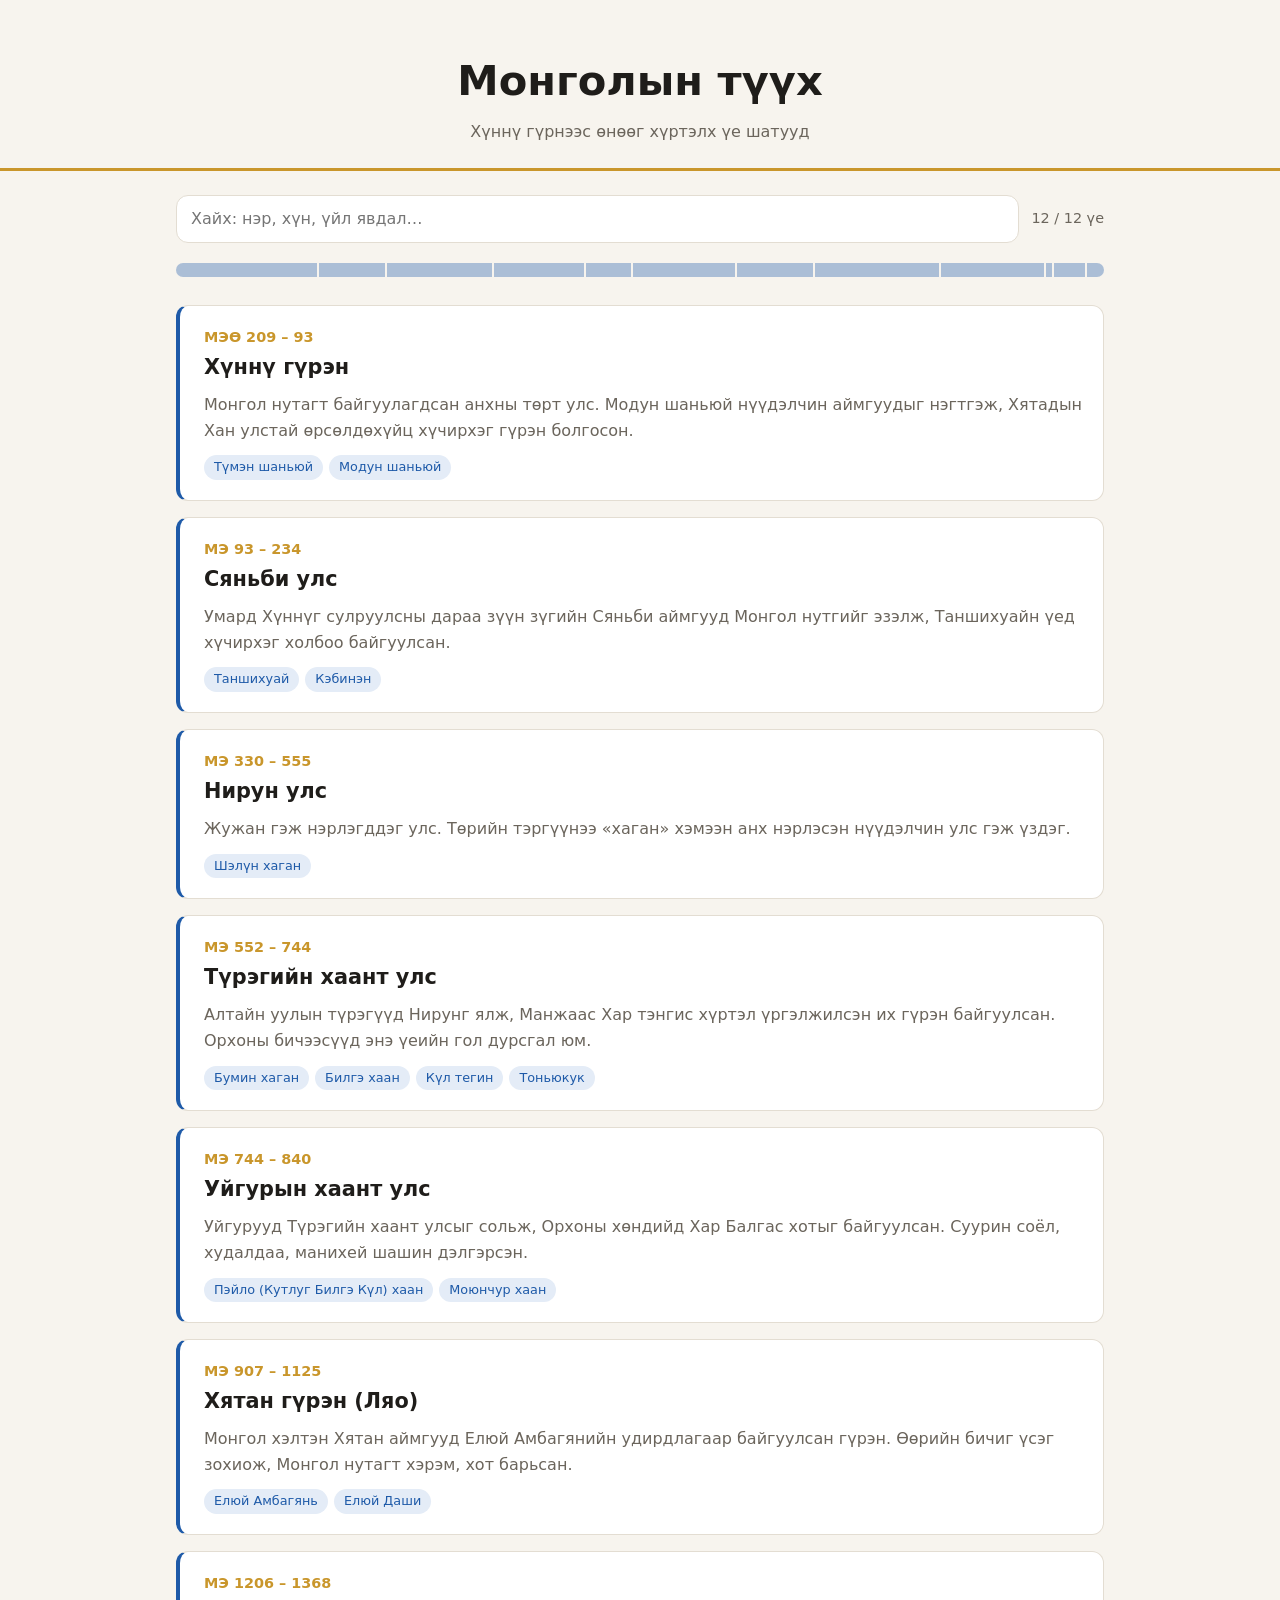
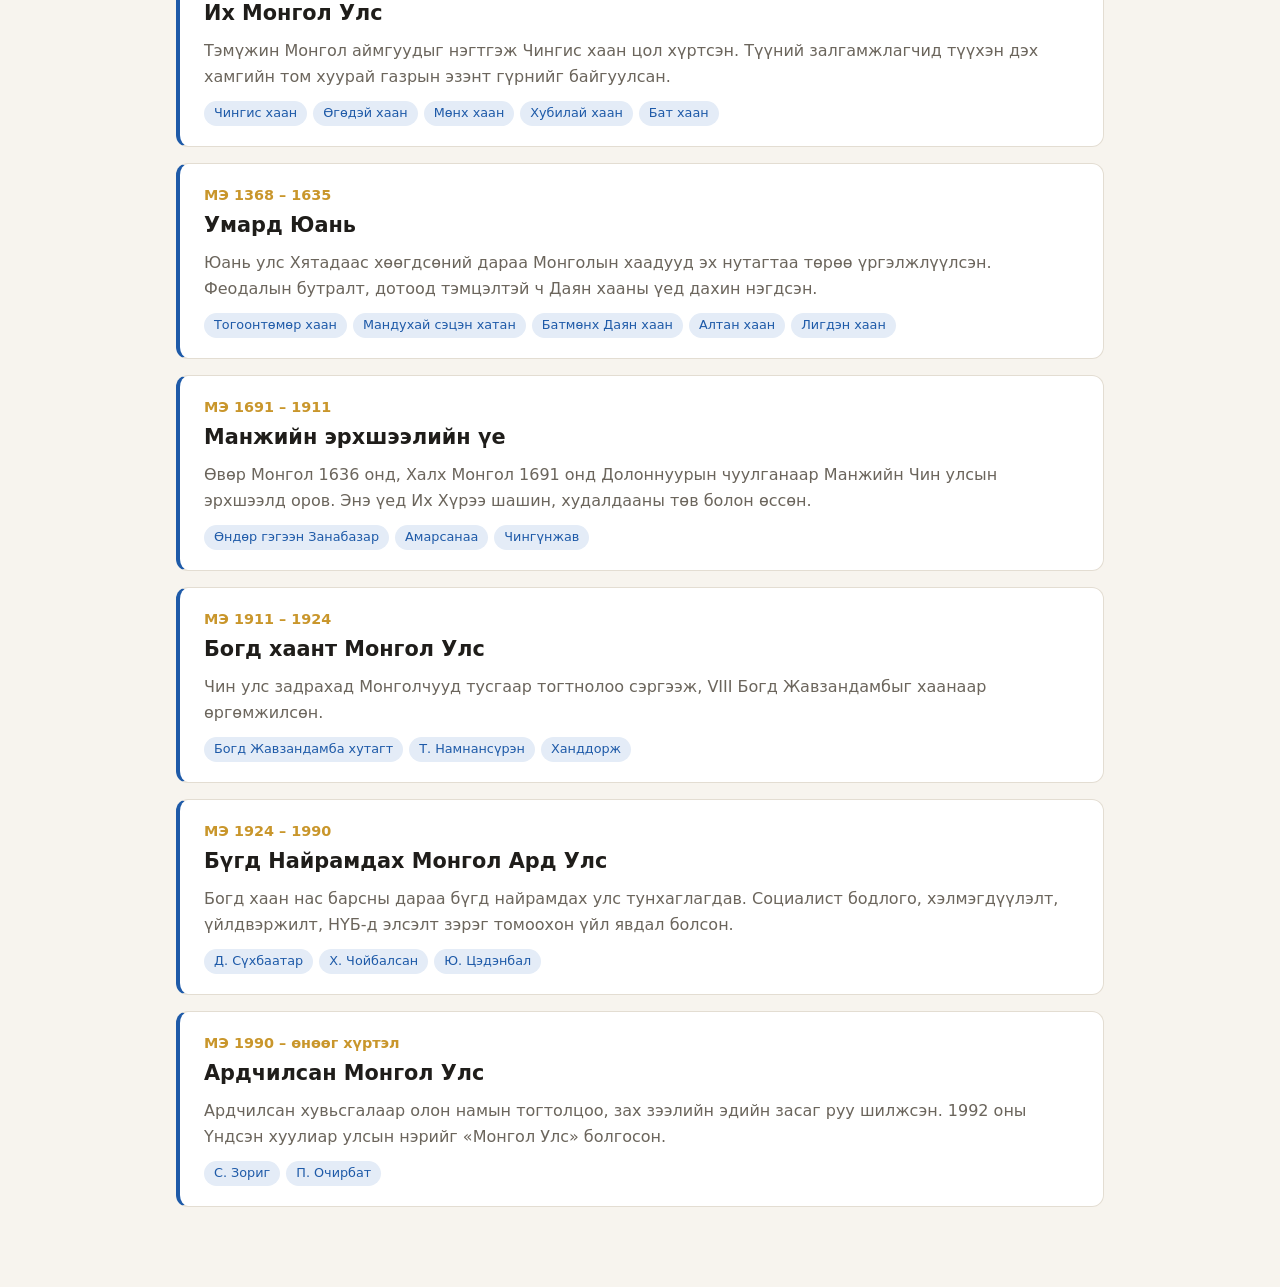
==== index.html @ 006003d4 "first commit Co-Authored-By: Claude Opus 5.5 <noreply@anthropic.com>" ====
<!doctype html>
<html lang="mn">
<head>
  <meta charset="utf-8">
  <meta name="viewport" content="width=device-width, initial-scale=1">
  <title>Монголын түүх</title>
  <link rel="stylesheet" href="style.css">
</head>
<body>
  <header class="site-header">
    <h1>Монголын түүх</h1>
    <p class="lede">Хүннү гүрнээс өнөөг хүртэлх үе шатууд</p>
  </header>

  <main>
    <div class="controls">
      <input id="search" type="search" placeholder="Хайх: нэр, хүн, үйл явдал…" aria-label="Хайх">
      <span id="count" class="count"></span>
    </div>

    <nav id="ribbon" class="ribbon" aria-label="Цаг хугацааны шугам"></nav>

    <section id="eras" class="eras" aria-live="polite"></section>
    <p id="status" class="status"></p>
  </main>

  <dialog id="detail" class="detail">
    <button class="close" type="button" aria-label="Хаах">×</button>
    <div id="detail-body"></div>
  </dialog>

  <script src="script.js"></script>
</body>
</html>
---- style.css ----
:root {
  --bg: #f7f4ee;
  --surface: #ffffff;
  --text: #1f1d1a;
  --muted: #6b655c;
  --border: #e3ddd2;
  --accent: #1e5aa8;
  --accent-soft: #e4ecf7;
  --gold: #c9962b;
  --radius: 12px;
}

@media (prefers-color-scheme: dark) {
  :root {
    --bg: #15171b;
    --surface: #1e2127;
    --text: #ece8e1;
    --muted: #9a958c;
    --border: #2e323a;
    --accent: #6ea1e8;
    --accent-soft: #233348;
    --gold: #e0b357;
  }
}

* { box-sizing: border-box; }

body {
  margin: 0;
  background: var(--bg);
  color: var(--text);
  font: 16px/1.6 system-ui, -apple-system, "Segoe UI", Roboto, sans-serif;
}

.site-header {
  padding: 48px 16px 24px;
  text-align: center;
  border-bottom: 3px solid var(--gold);
}
.site-header h1 { margin: 0; font-size: clamp(1.8rem, 5vw, 2.6rem); }
.lede { margin: 4px 0 0; color: var(--muted); }

main { max-width: 960px; margin: 0 auto; padding: 24px 16px 64px; }

.controls { display: flex; gap: 12px; align-items: center; flex-wrap: wrap; }
#search {
  flex: 1 1 260px;
  padding: 10px 14px;
  font: inherit;
  color: var(--text);
  background: var(--surface);
  border: 1px solid var(--border);
  border-radius: var(--radius);
}
#search:focus { outline: 2px solid var(--accent); outline-offset: 1px; }
.count { color: var(--muted); font-size: 0.9rem; }

/* Horizontal ribbon: each segment's width is proportional to the era's length */
.ribbon {
  display: flex;
  gap: 2px;
  margin: 20px 0 28px;
  height: 14px;
  border-radius: 7px;
  overflow: hidden;
}
.ribbon a {
  display: block;
  min-width: 6px;
  background: var(--accent);
  opacity: 0.35;
  transition: opacity 0.15s;
}
.ribbon a:hover, .ribbon a:focus-visible, .ribbon a.on { opacity: 1; }

.eras { display: grid; gap: 16px; }

.era {
  position: relative;
  padding: 20px 20px 20px 24px;
  background: var(--surface);
  border: 1px solid var(--border);
  border-left: 4px solid var(--accent);
  border-radius: var(--radius);
  cursor: pointer;
  transition: transform 0.15s, box-shadow 0.15s;
  scroll-margin-top: 16px;
}
.era:hover, .era:focus-visible {
  transform: translateY(-2px);
  box-shadow: 0 6px 18px rgb(0 0 0 / 0.08);
  outline: none;
}
.era .years { color: var(--gold); font-weight: 600; font-size: 0.9rem; }
.era h2 { margin: 2px 0 8px; font-size: 1.3rem; }
.era p { margin: 0; color: var(--muted); }

.tags { display: flex; flex-wrap: wrap; gap: 6px; margin-top: 12px; }
.tag {
  padding: 2px 10px;
  font-size: 0.8rem;
  background: var(--accent-soft);
  color: var(--accent);
  border-radius: 999px;
}

.status { color: var(--muted); text-align: center; }

.detail {
  width: min(640px, calc(100vw - 32px));
  max-height: 85vh;
  padding: 28px;
  color: var(--text);
  background: var(--surface);
  border: 1px solid var(--border);
  border-radius: var(--radius);
}
.detail::backdrop { background: rgb(0 0 0 / 0.5); }
.detail h2 { margin: 4px 0 12px; }
.detail h3 { margin: 20px 0 8px; font-size: 1rem; }
.detail .close {
  position: absolute;
  top: 12px;
  right: 14px;
  font-size: 1.5rem;
  line-height: 1;
  color: var(--muted);
  background: none;
  border: 0;
  cursor: pointer;
}
.meta { color: var(--muted); font-size: 0.9rem; }

.events { list-style: none; margin: 0; padding: 0; }
.events li {
  display: grid;
  grid-template-columns: 90px 1fr;
  gap: 12px;
  padding: 8px 0;
  border-top: 1px solid var(--border);
}
.events .y { color: var(--gold); font-weight: 600; }

mark { background: var(--gold); color: #1f1d1a; border-radius: 3px; padding: 0 2px; }
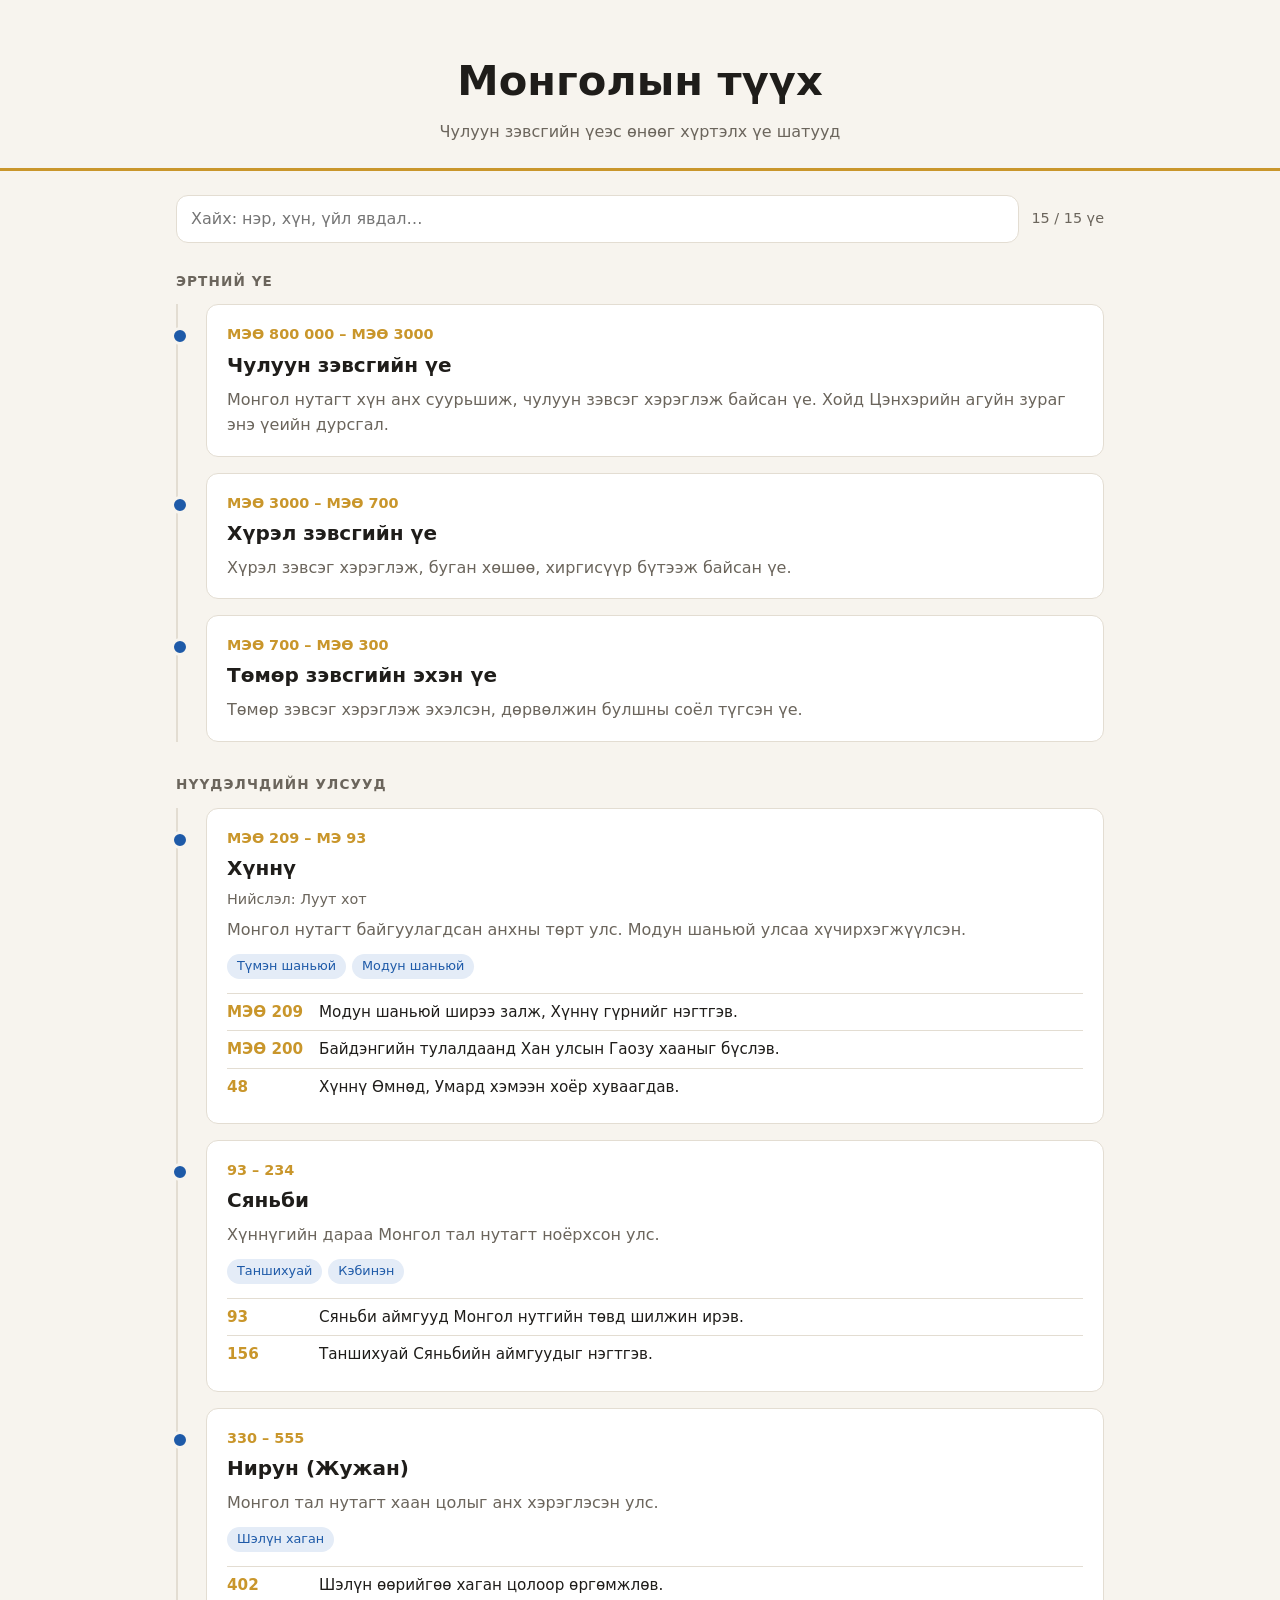
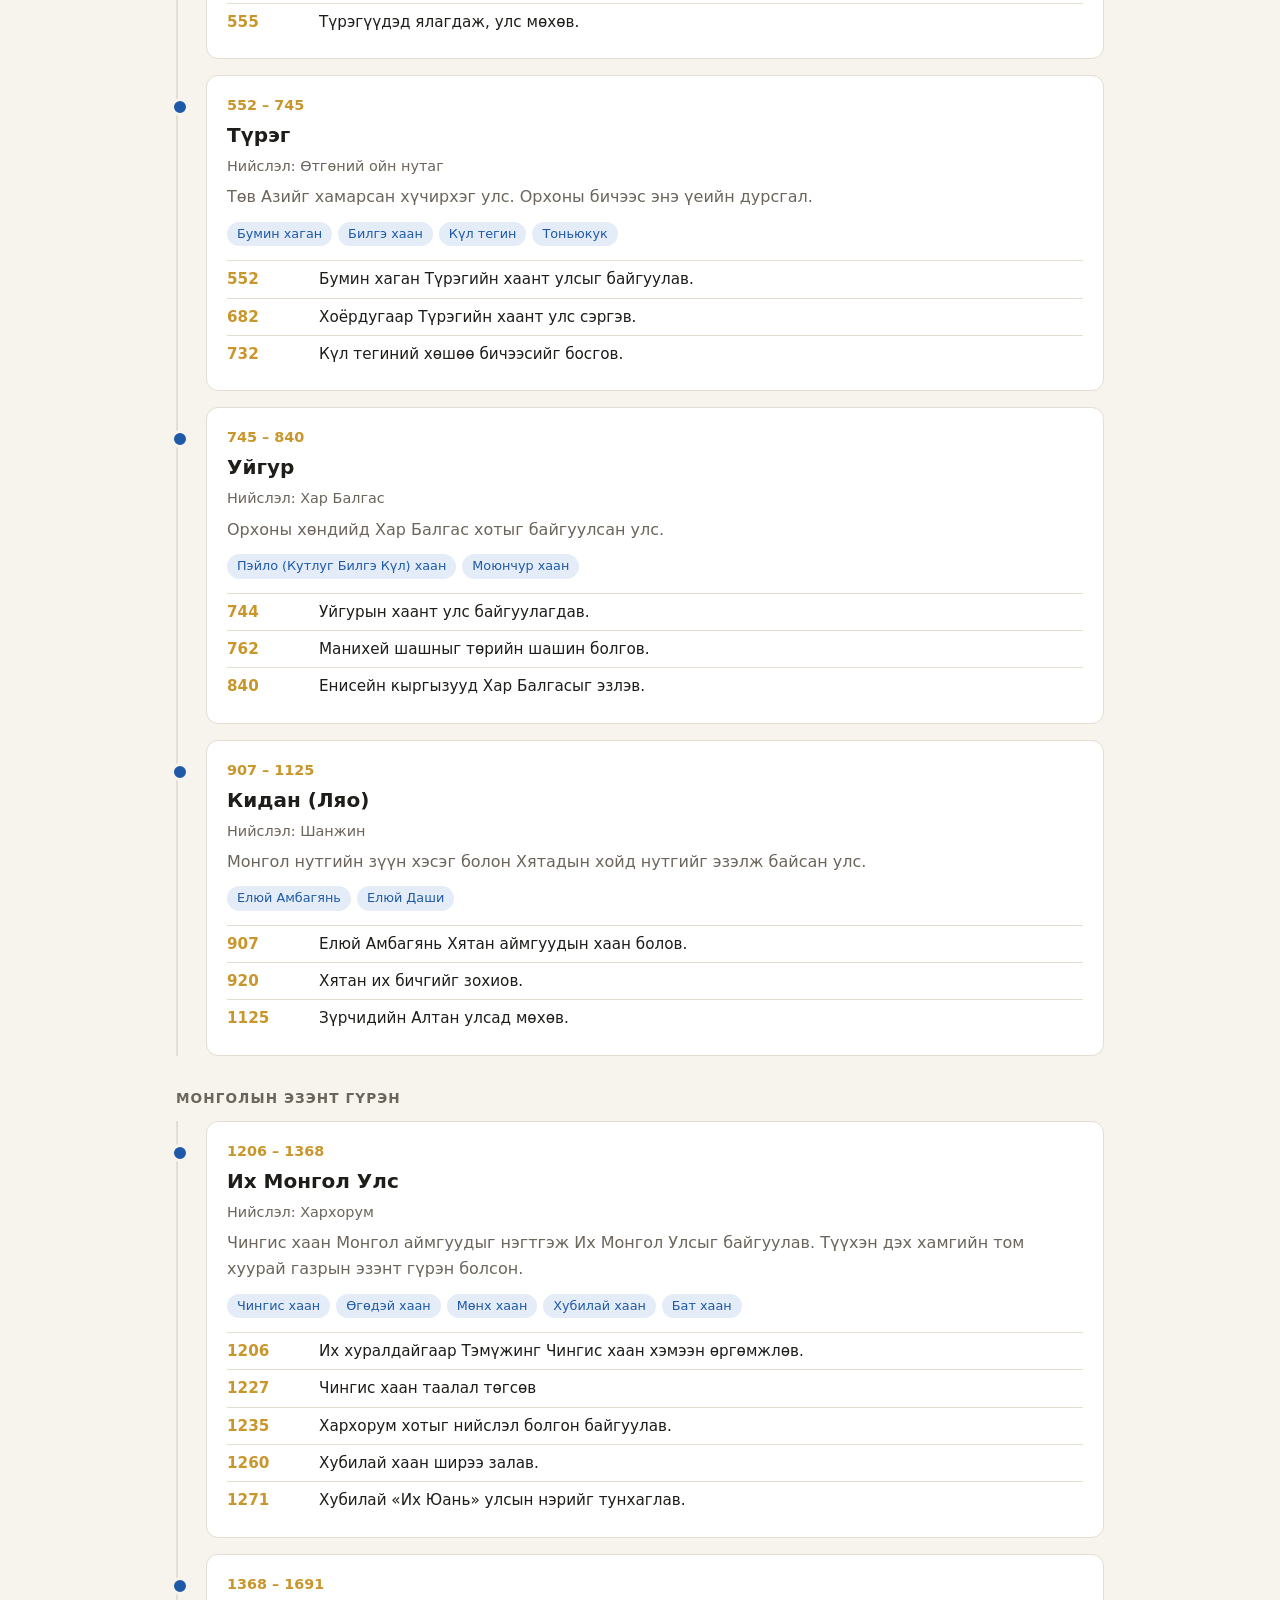
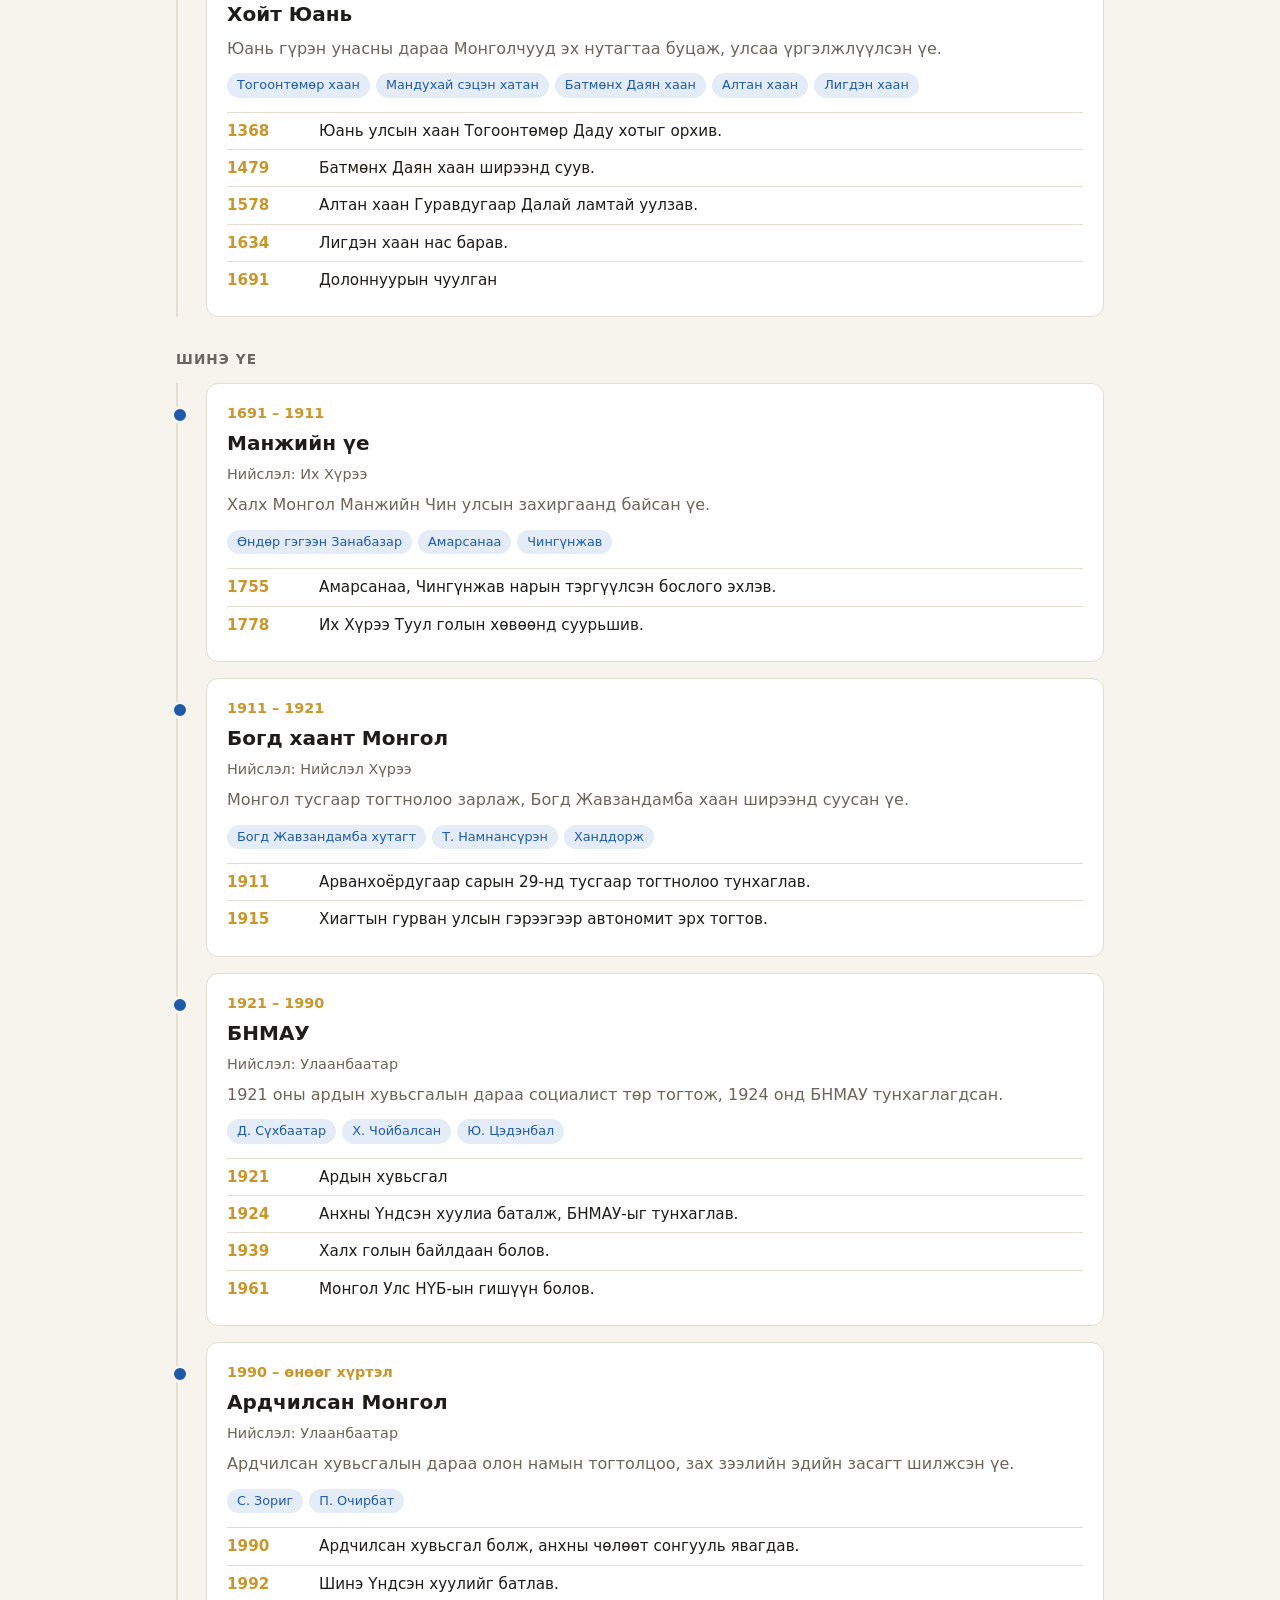
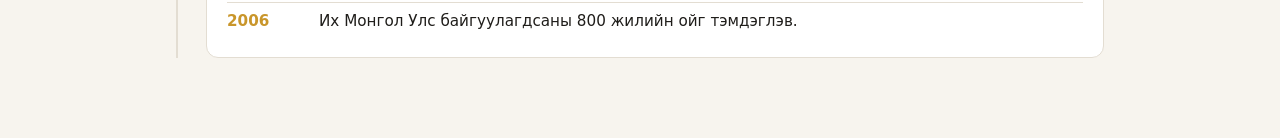
==== commit e4c75934: "Show eras as a vertical timeline with МЭӨ years Merge the new 15-era dataset (adds Stone/Bronze/Iron" ====
--- a/index.html
+++ b/index.html
@@ -9,7 +9,7 @@
 <body>
   <header class="site-header">
     <h1>Монголын түүх</h1>
-    <p class="lede">Хүннү гүрнээс өнөөг хүртэлх үе шатууд</p>
+    <p class="lede">Чулуун зэвсгийн үеэс өнөөг хүртэлх үе шатууд</p>
   </header>
 
   <main>
@@ -18,16 +18,9 @@
       <span id="count" class="count"></span>
     </div>
 
-    <nav id="ribbon" class="ribbon" aria-label="Цаг хугацааны шугам"></nav>
-
-    <section id="eras" class="eras" aria-live="polite"></section>
+    <div id="timeline" class="timeline" aria-live="polite"></div>
     <p id="status" class="status"></p>
   </main>
-
-  <dialog id="detail" class="detail">
-    <button class="close" type="button" aria-label="Хаах">×</button>
-    <div id="detail-body"></div>
-  </dialog>
 
   <script src="script.js"></script>
 </body>
--- a/style.css
+++ b/style.css
@@ -55,45 +55,49 @@
 #search:focus { outline: 2px solid var(--accent); outline-offset: 1px; }
 .count { color: var(--muted); font-size: 0.9rem; }
 
-/* Horizontal ribbon: each segment's width is proportional to the era's length */
-.ribbon {
-  display: flex;
-  gap: 2px;
-  margin: 20px 0 28px;
-  height: 14px;
-  border-radius: 7px;
-  overflow: hidden;
+/* Vertical timeline: a line down the left with a dot for each era */
+.timeline { margin-top: 28px; }
+
+.group h2 {
+  margin: 32px 0 12px;
+  font-size: 0.85rem;
+  letter-spacing: 0.08em;
+  text-transform: uppercase;
+  color: var(--muted);
 }
-.ribbon a {
-  display: block;
-  min-width: 6px;
-  background: var(--accent);
-  opacity: 0.35;
-  transition: opacity 0.15s;
+.group:first-child h2 { margin-top: 0; }
+
+.line {
+  list-style: none;
+  margin: 0;
+  padding: 0 0 0 28px;
+  border-left: 2px solid var(--border);
 }
-.ribbon a:hover, .ribbon a:focus-visible, .ribbon a.on { opacity: 1; }
-
-.eras { display: grid; gap: 16px; }
 
 .era {
   position: relative;
-  padding: 20px 20px 20px 24px;
+  margin-bottom: 16px;
+  padding: 18px 20px;
   background: var(--surface);
   border: 1px solid var(--border);
-  border-left: 4px solid var(--accent);
   border-radius: var(--radius);
-  cursor: pointer;
-  transition: transform 0.15s, box-shadow 0.15s;
   scroll-margin-top: 16px;
 }
-.era:hover, .era:focus-visible {
-  transform: translateY(-2px);
-  box-shadow: 0 6px 18px rgb(0 0 0 / 0.08);
-  outline: none;
+.era:last-child { margin-bottom: 0; }
+.era::before {
+  content: "";
+  position: absolute;
+  top: 22px;
+  left: -36px;
+  width: 12px;
+  height: 12px;
+  background: var(--accent);
+  border: 3px solid var(--bg);
+  border-radius: 50%;
 }
 .era .years { color: var(--gold); font-weight: 600; font-size: 0.9rem; }
-.era h2 { margin: 2px 0 8px; font-size: 1.3rem; }
-.era p { margin: 0; color: var(--muted); }
+.era h3 { margin: 2px 0 4px; font-size: 1.25rem; }
+.era p { margin: 6px 0 0; color: var(--muted); }
 
 .tags { display: flex; flex-wrap: wrap; gap: 6px; margin-top: 12px; }
 .tag {
@@ -105,40 +109,17 @@
 }
 
 .status { color: var(--muted); text-align: center; }
-
-.detail {
-  width: min(640px, calc(100vw - 32px));
-  max-height: 85vh;
-  padding: 28px;
-  color: var(--text);
-  background: var(--surface);
-  border: 1px solid var(--border);
-  border-radius: var(--radius);
-}
-.detail::backdrop { background: rgb(0 0 0 / 0.5); }
-.detail h2 { margin: 4px 0 12px; }
-.detail h3 { margin: 20px 0 8px; font-size: 1rem; }
-.detail .close {
-  position: absolute;
-  top: 12px;
-  right: 14px;
-  font-size: 1.5rem;
-  line-height: 1;
-  color: var(--muted);
-  background: none;
-  border: 0;
-  cursor: pointer;
-}
 .meta { color: var(--muted); font-size: 0.9rem; }
 
-.events { list-style: none; margin: 0; padding: 0; }
+.events { list-style: none; margin: 14px 0 0; padding: 0; }
 .events li {
   display: grid;
-  grid-template-columns: 90px 1fr;
+  grid-template-columns: 80px 1fr;
   gap: 12px;
-  padding: 8px 0;
+  padding: 6px 0;
   border-top: 1px solid var(--border);
+  font-size: 0.95rem;
 }
-.events .y { color: var(--gold); font-weight: 600; }
+.events .y { color: var(--gold); font-weight: 600; white-space: nowrap; }
 
 mark { background: var(--gold); color: #1f1d1a; border-radius: 3px; padding: 0 2px; }
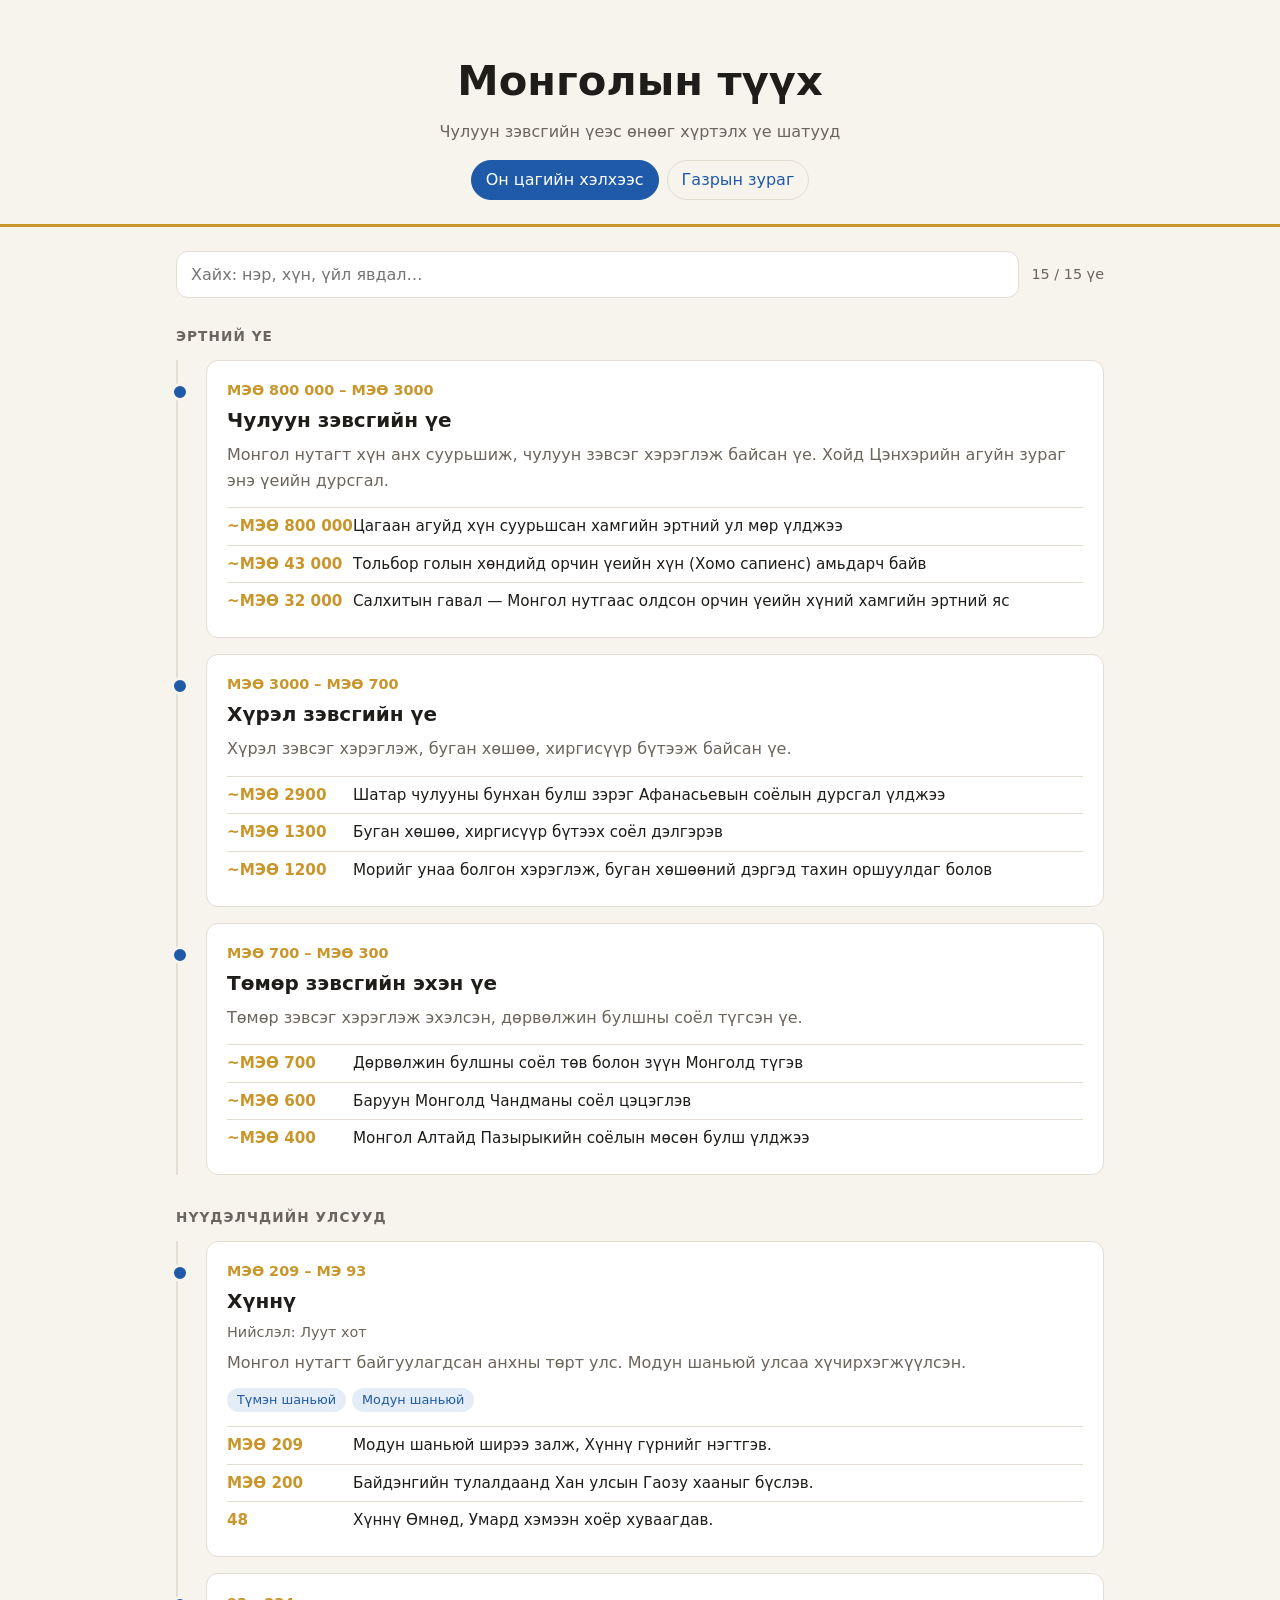
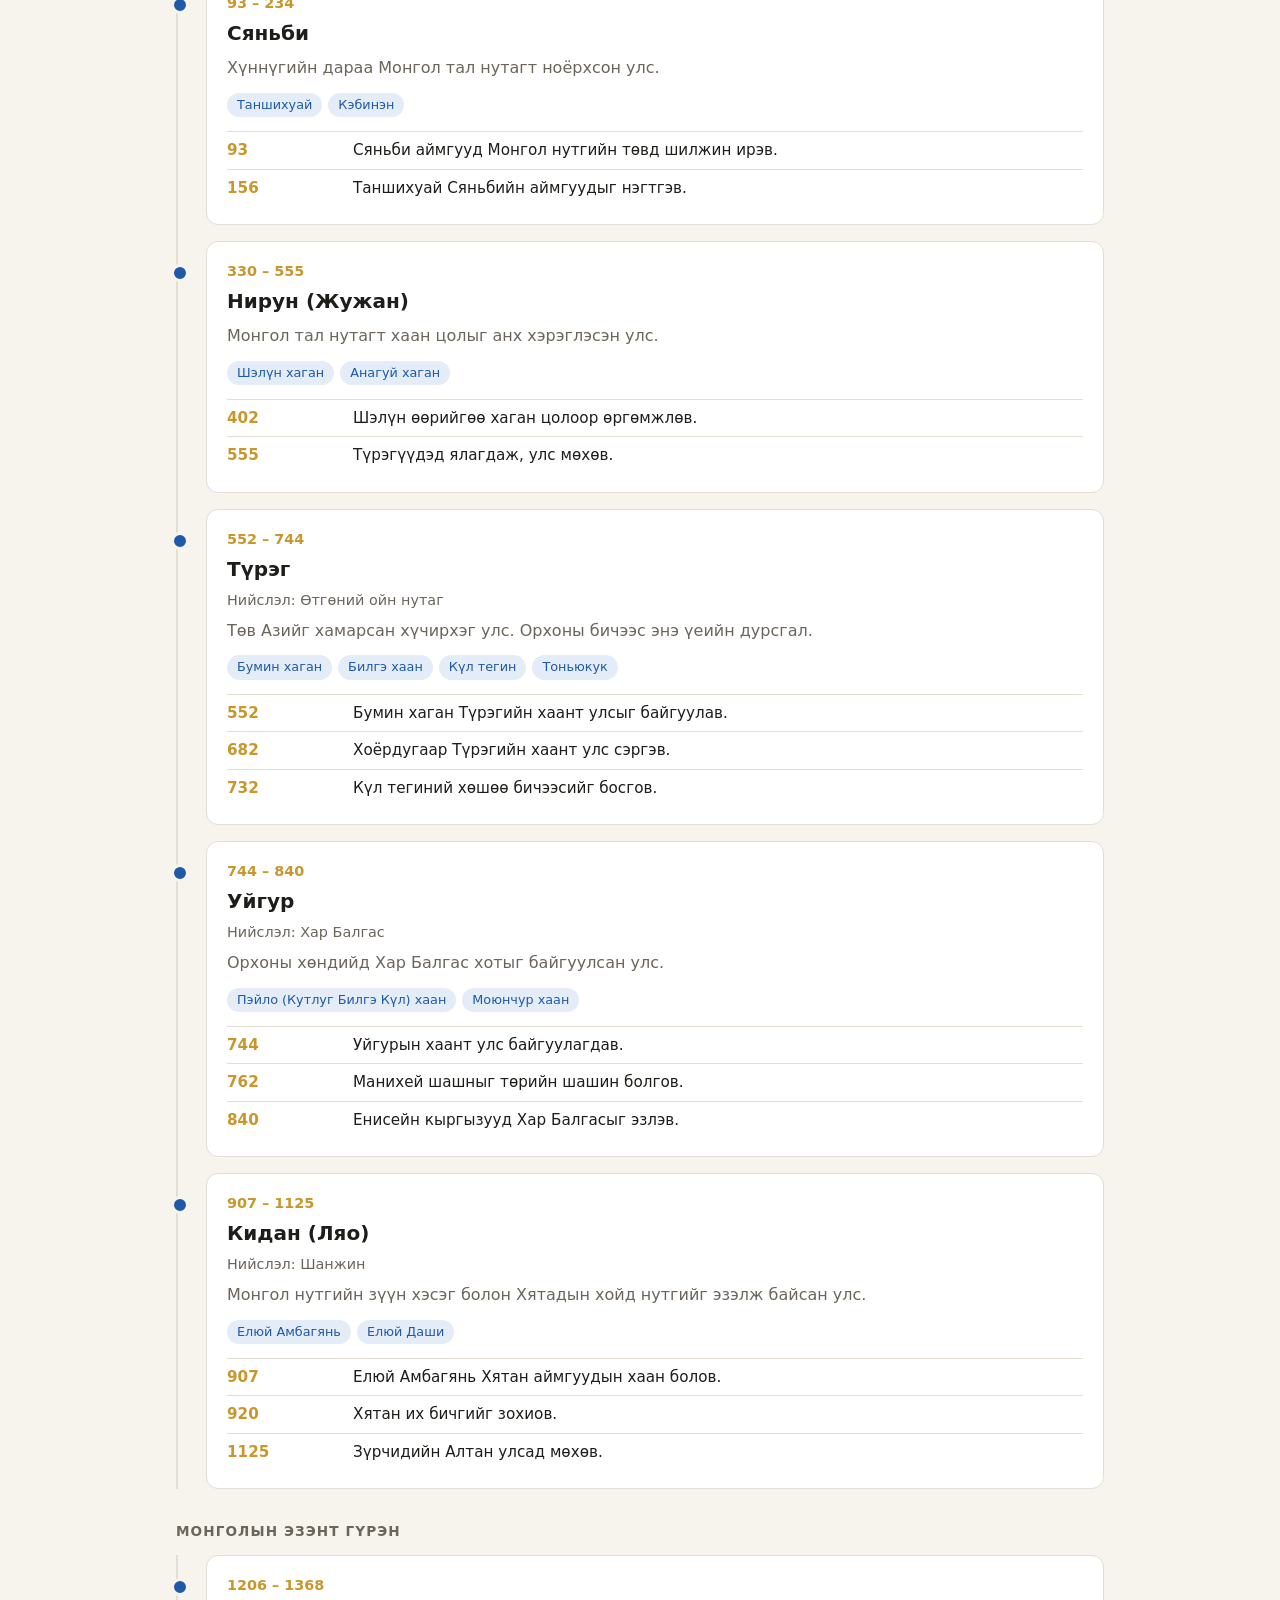
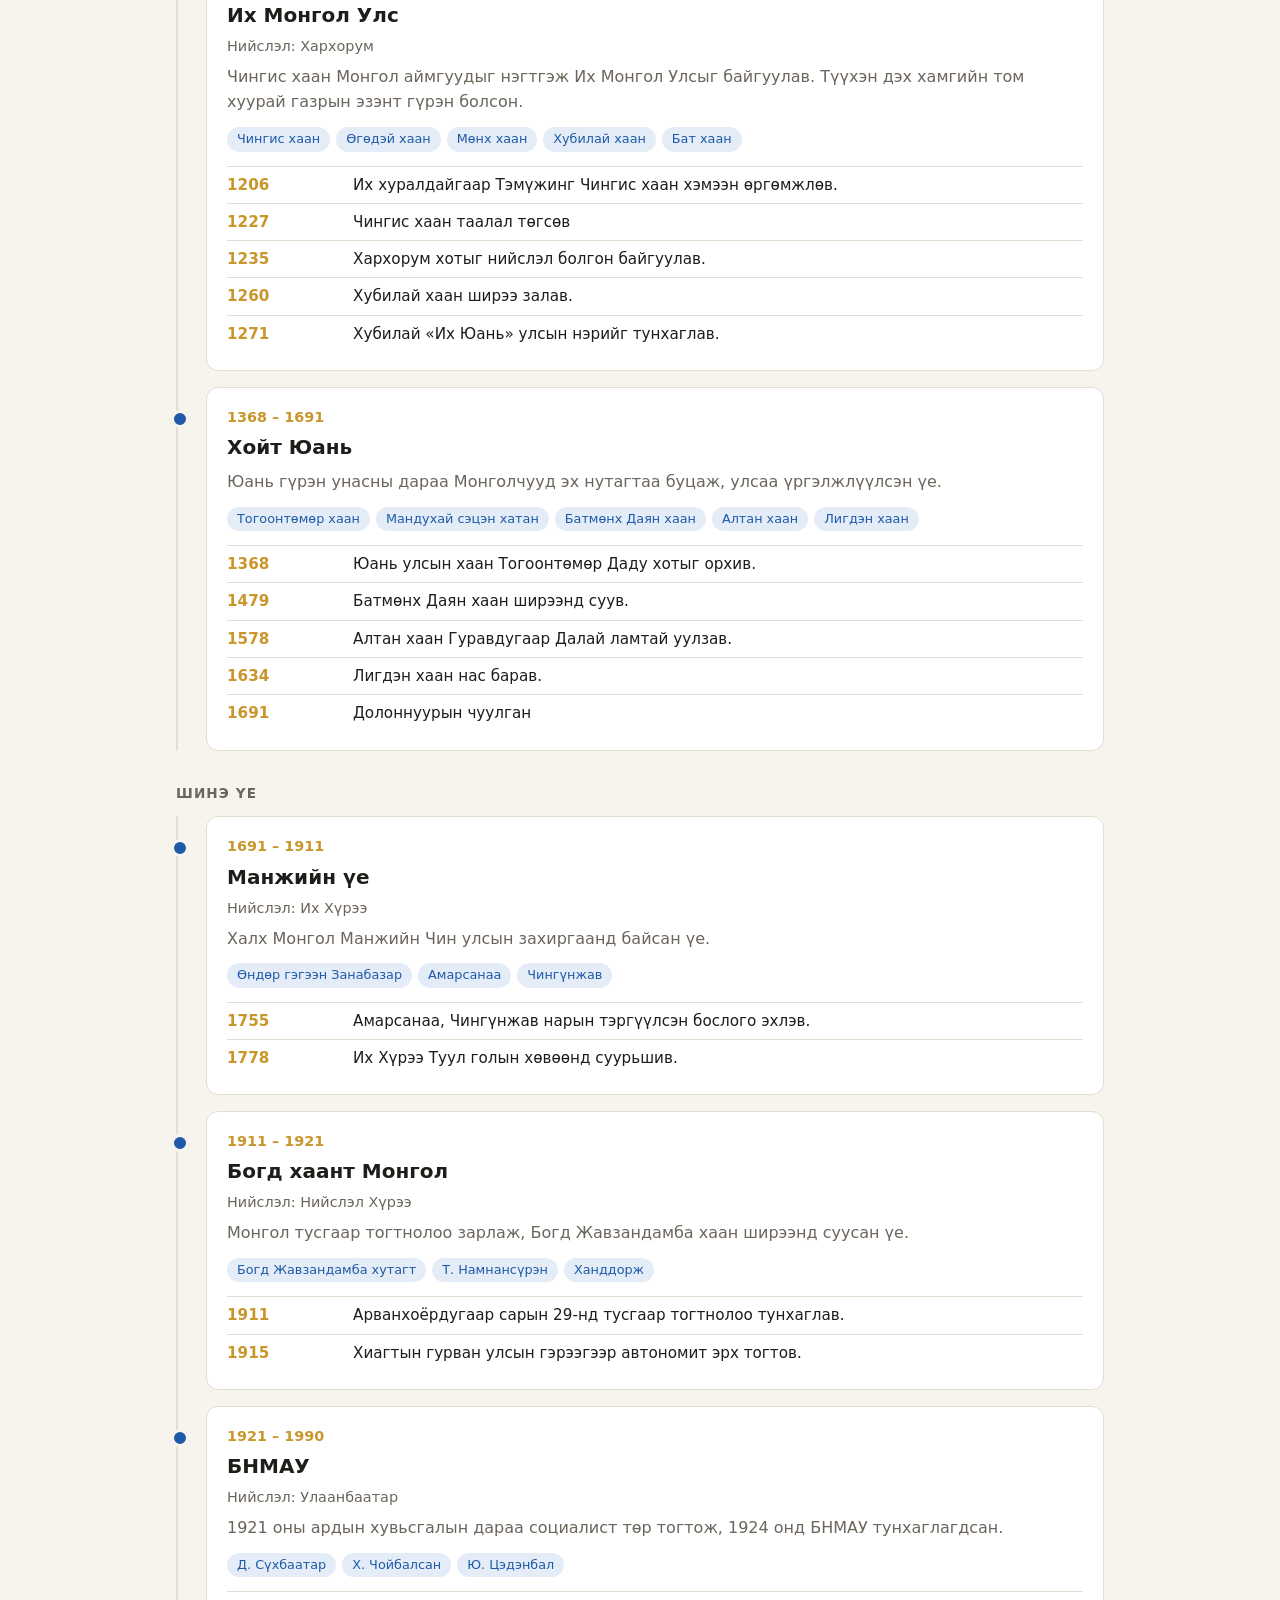
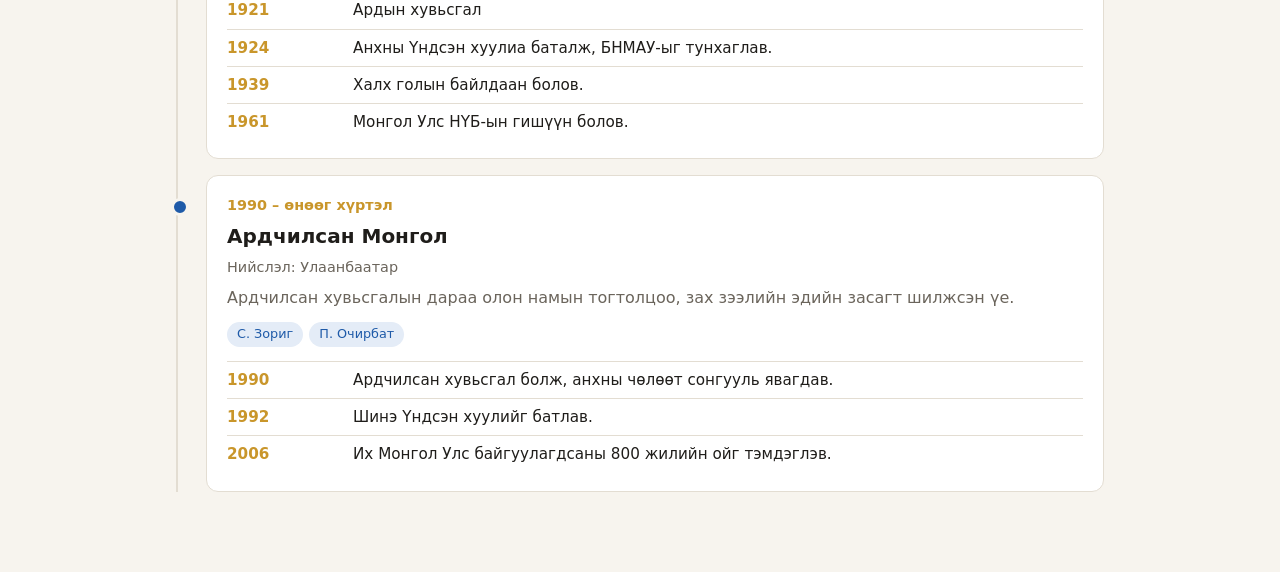
==== commit 141a16c8: "Add a map page with era borders and a time slider Leaflet map (map.html) with one border snapshot pe" ====
--- a/index.html
+++ b/index.html
@@ -10,6 +10,10 @@
   <header class="site-header">
     <h1>Монголын түүх</h1>
     <p class="lede">Чулуун зэвсгийн үеэс өнөөг хүртэлх үе шатууд</p>
+    <nav class="site-nav" aria-label="Хуудас">
+      <a href="index.html" aria-current="page">Он цагийн хэлхээс</a>
+      <a href="map.html">Газрын зураг</a>
+    </nav>
   </header>
 
   <main>
@@ -22,6 +26,7 @@
     <p id="status" class="status"></p>
   </main>
 
+  <script src="common.js"></script>
   <script src="script.js"></script>
 </body>
 </html>
--- a/style.css
+++ b/style.css
@@ -7,6 +7,8 @@
   --accent: #1e5aa8;
   --accent-soft: #e4ecf7;
   --gold: #c9962b;
+  --sea: #dfe7ee;
+  --land: #fbfaf7;
   --radius: 12px;
 }
 
@@ -20,6 +22,8 @@
     --accent: #6ea1e8;
     --accent-soft: #233348;
     --gold: #e0b357;
+    --sea: #11161d;
+    --land: #262a31;
   }
 }
 
@@ -114,7 +118,7 @@
 .events { list-style: none; margin: 14px 0 0; padding: 0; }
 .events li {
   display: grid;
-  grid-template-columns: 80px 1fr;
+  grid-template-columns: 7.5em 1fr;
   gap: 12px;
   padding: 6px 0;
   border-top: 1px solid var(--border);
@@ -123,3 +127,70 @@
 .events .y { color: var(--gold); font-weight: 600; white-space: nowrap; }
 
 mark { background: var(--gold); color: #1f1d1a; border-radius: 3px; padding: 0 2px; }
+
+/* Links between the timeline and map pages */
+.site-nav { display: flex; justify-content: center; gap: 8px; margin-top: 16px; flex-wrap: wrap; }
+.site-nav a {
+  padding: 6px 14px;
+  color: var(--accent);
+  text-decoration: none;
+  border: 1px solid var(--border);
+  border-radius: 999px;
+}
+.site-nav a[aria-current="page"] { background: var(--accent); border-color: var(--accent); color: var(--surface); }
+
+/* Map page */
+.notice {
+  margin: 0 0 20px;
+  padding: 12px 16px;
+  font-size: 0.9rem;
+  background: var(--surface);
+  border: 1px solid var(--border);
+  border-left: 4px solid var(--gold);
+  border-radius: var(--radius);
+}
+
+.slider label { display: block; font-weight: 600; margin-bottom: 6px; }
+.slider input { width: 100%; accent-color: var(--accent); }
+.slider-ends { display: flex; justify-content: space-between; color: var(--muted); font-size: 0.85rem; }
+
+.map {
+  height: min(60vh, 520px);
+  margin-top: 16px;
+  border: 1px solid var(--border);
+  border-radius: var(--radius);
+  background: var(--sea);
+}
+
+.land { fill: var(--land); }
+.lake { fill: var(--sea); }
+.border.main { stroke: var(--accent); fill: var(--accent); }
+.border.vassal { stroke: var(--gold); fill: var(--gold); }
+
+.leaflet-tooltip.map-label {
+  padding: 0;
+  font: 600 0.85rem/1.2 system-ui, -apple-system, "Segoe UI", Roboto, sans-serif;
+  color: var(--text);
+  background: none;
+  border: 0;
+  box-shadow: none;
+  text-shadow: 0 0 3px var(--bg), 0 0 3px var(--bg), 0 0 3px var(--bg);
+}
+
+.era-info {
+  margin-top: 16px;
+  padding: 18px 20px;
+  background: var(--surface);
+  border: 1px solid var(--border);
+  border-radius: var(--radius);
+}
+.era-info .years { color: var(--gold); font-weight: 600; font-size: 0.9rem; }
+.era-info h2 { margin: 2px 0 6px; font-size: 1.3rem; }
+.era-info p { margin: 6px 0 0; }
+.era-info .meta { margin-top: 10px; }
+
+/* Leaflet's own controls follow the page theme */
+.leaflet-container { font: inherit; }
+.leaflet-bar a, .leaflet-bar a:hover { color: var(--text); background: var(--surface); border-color: var(--border); }
+.leaflet-control-attribution.leaflet-control { font-size: 0.7rem; color: var(--muted); background: color-mix(in srgb, var(--surface) 85%, transparent); }
+.leaflet-control-attribution a { color: var(--accent); }
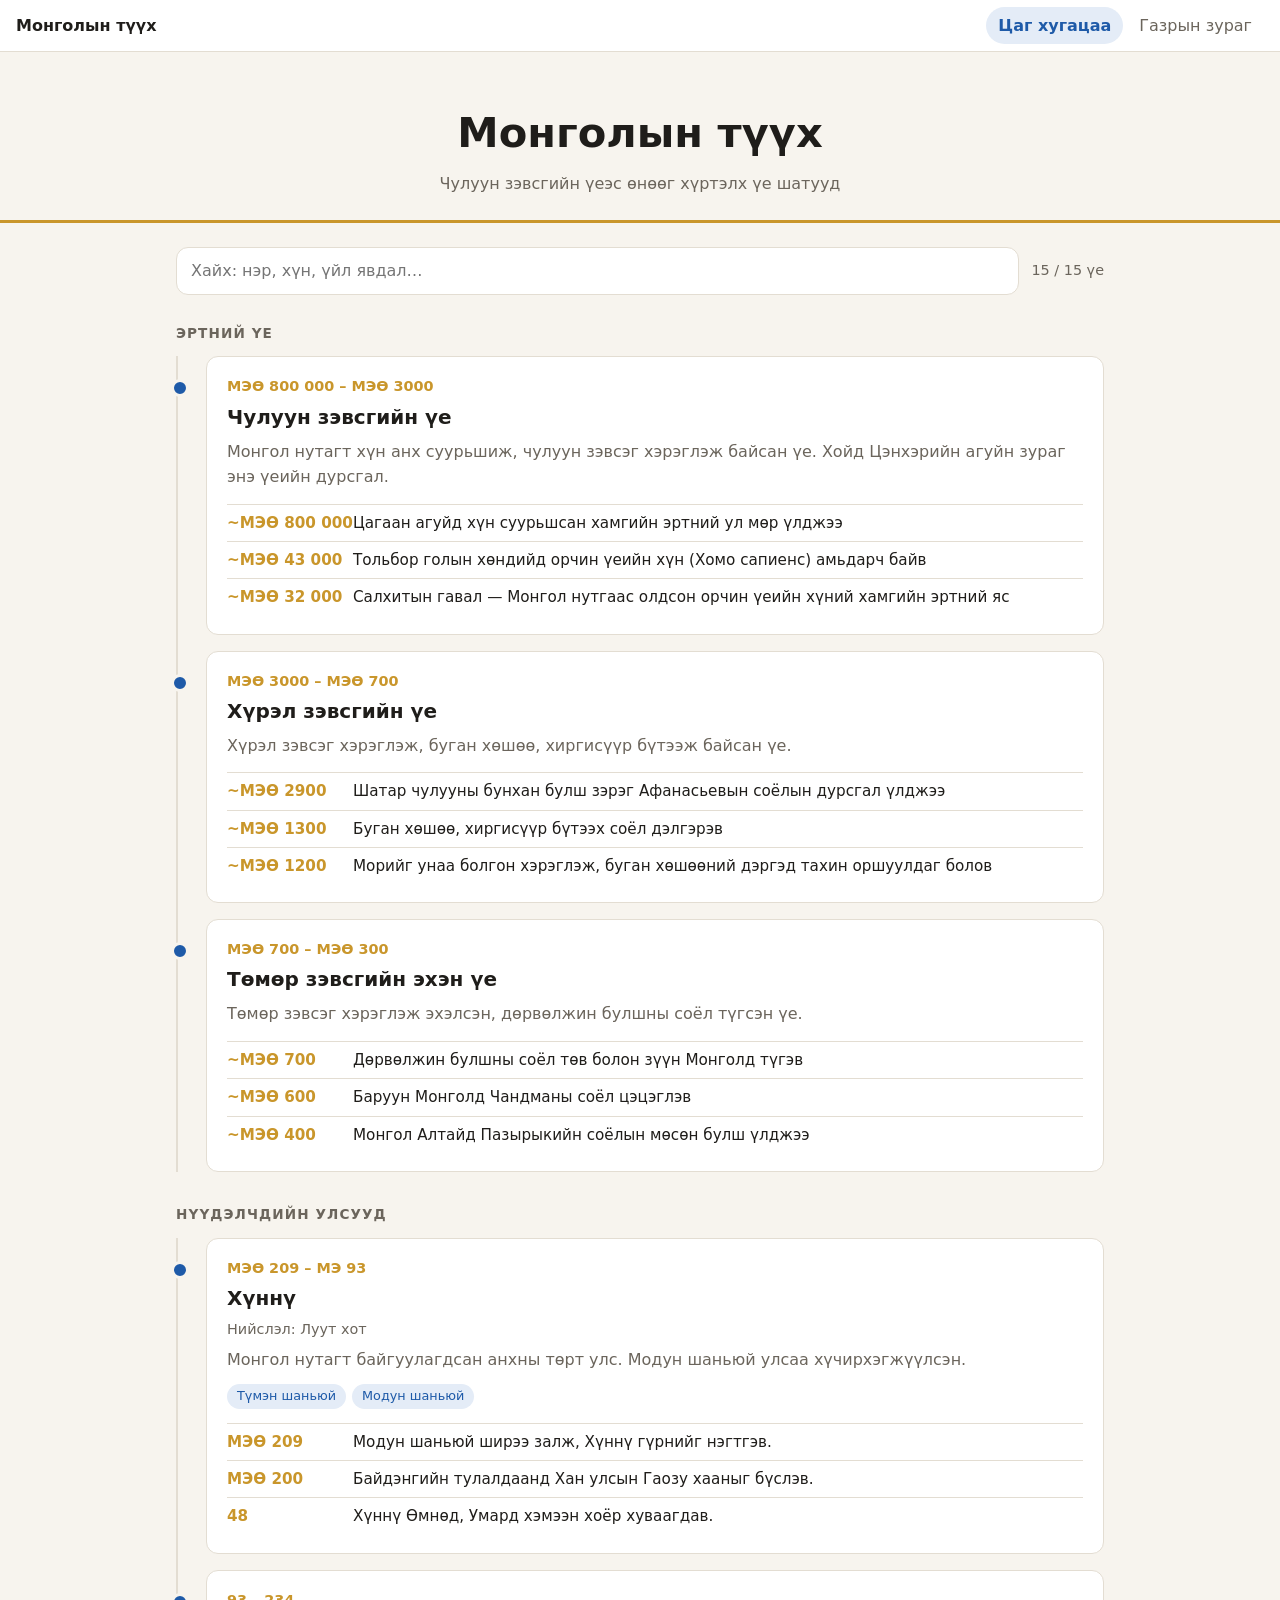
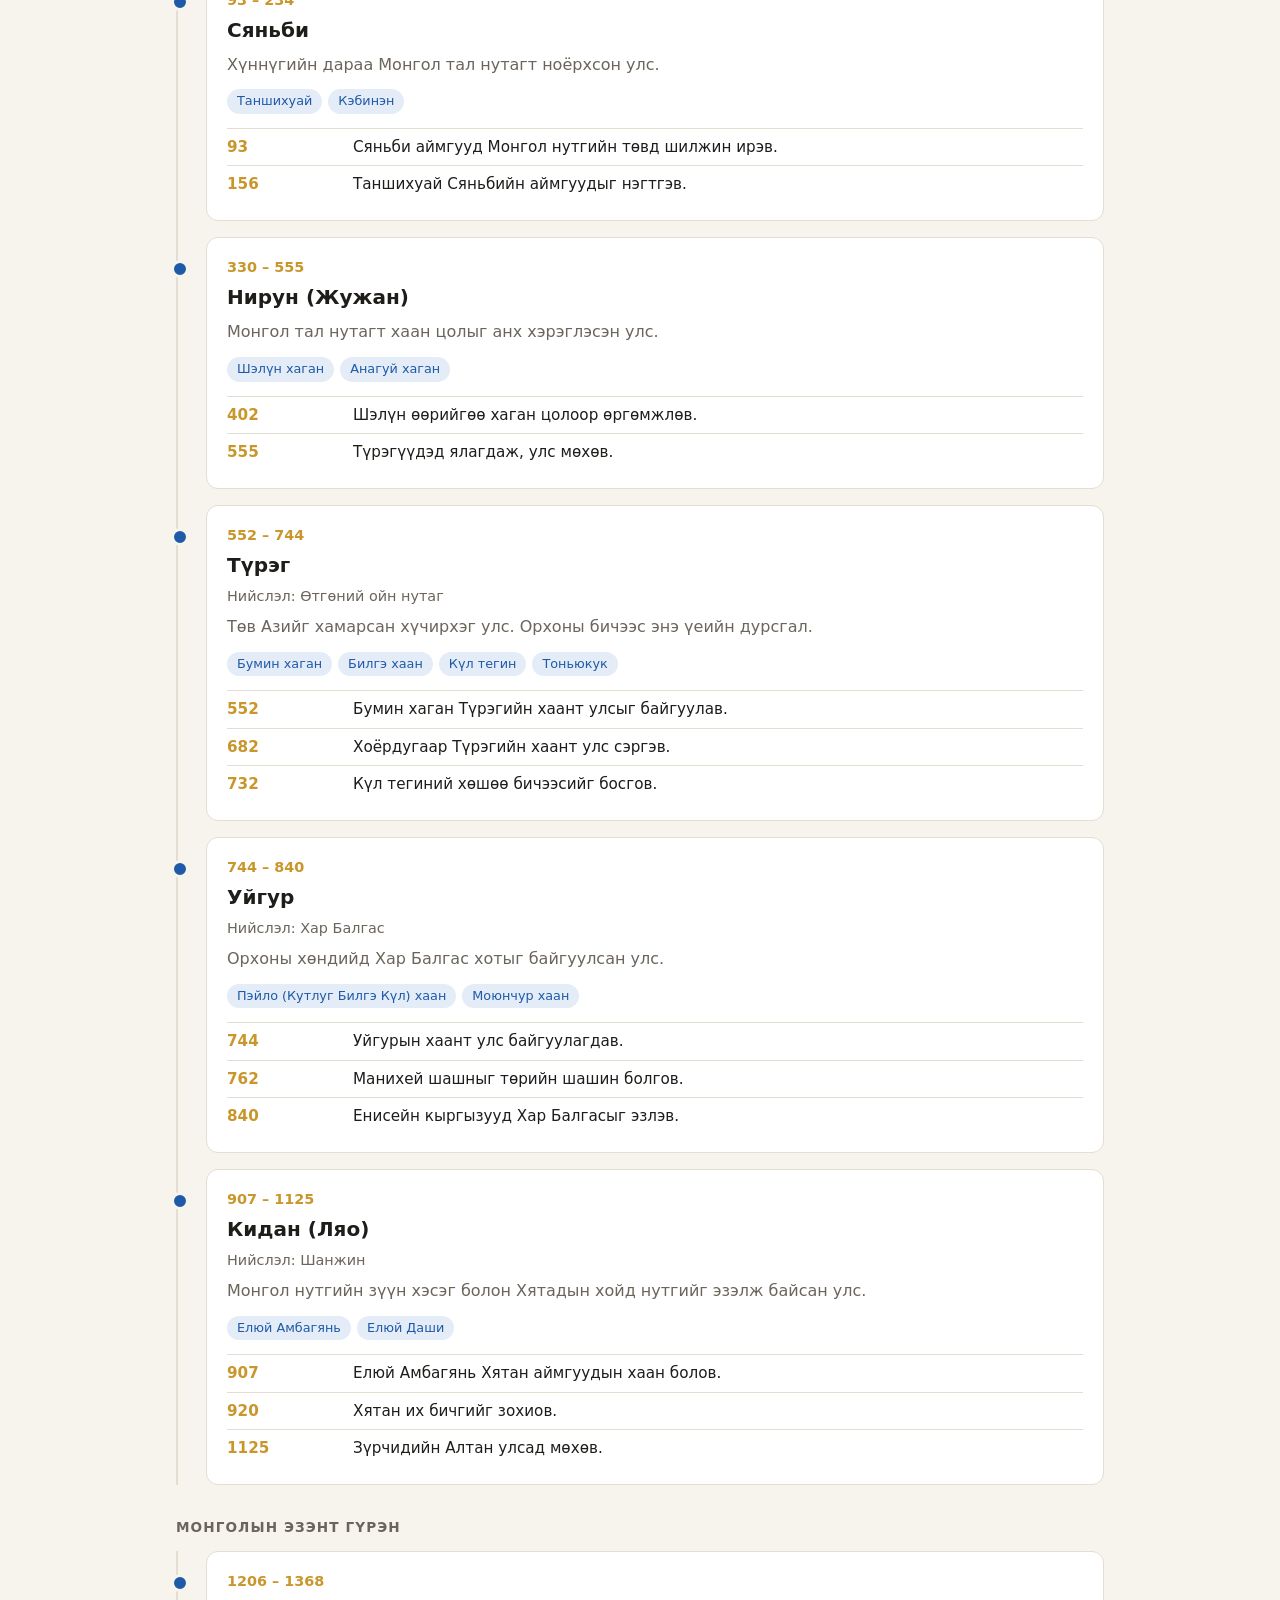
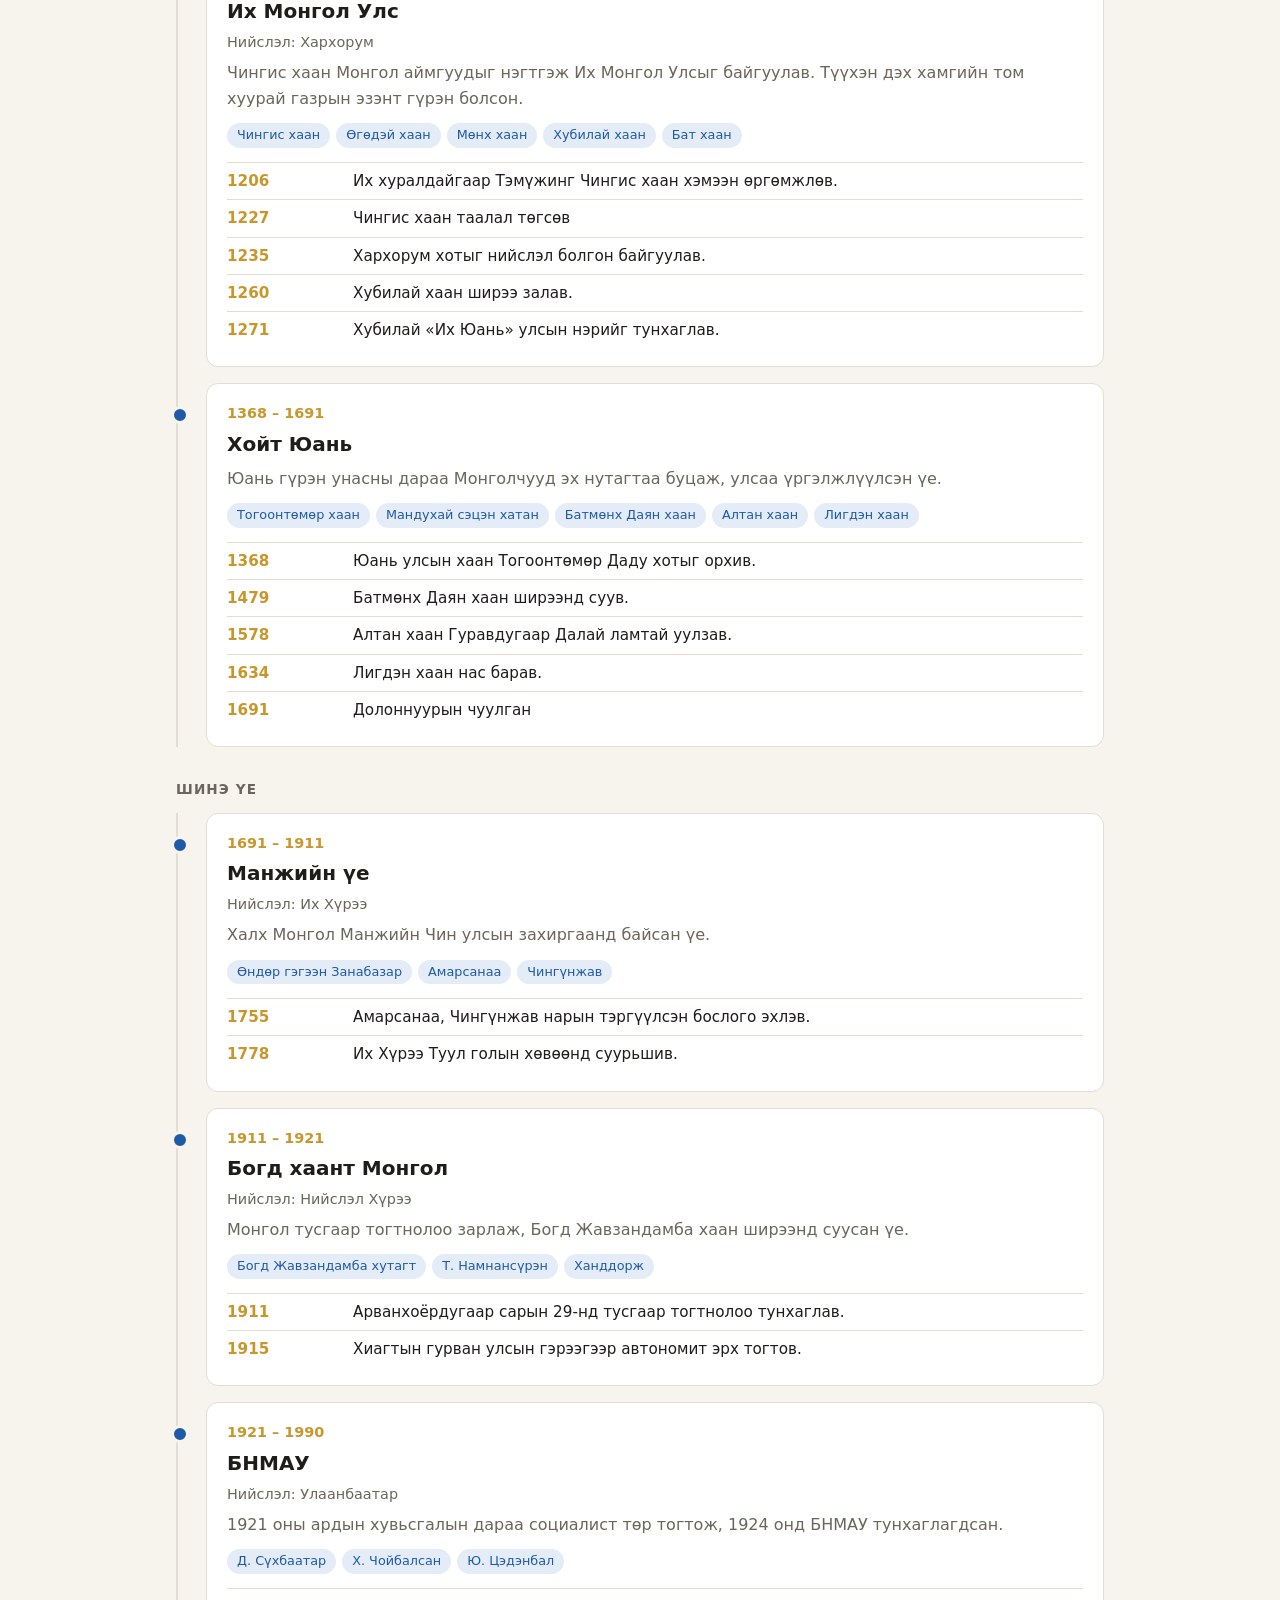
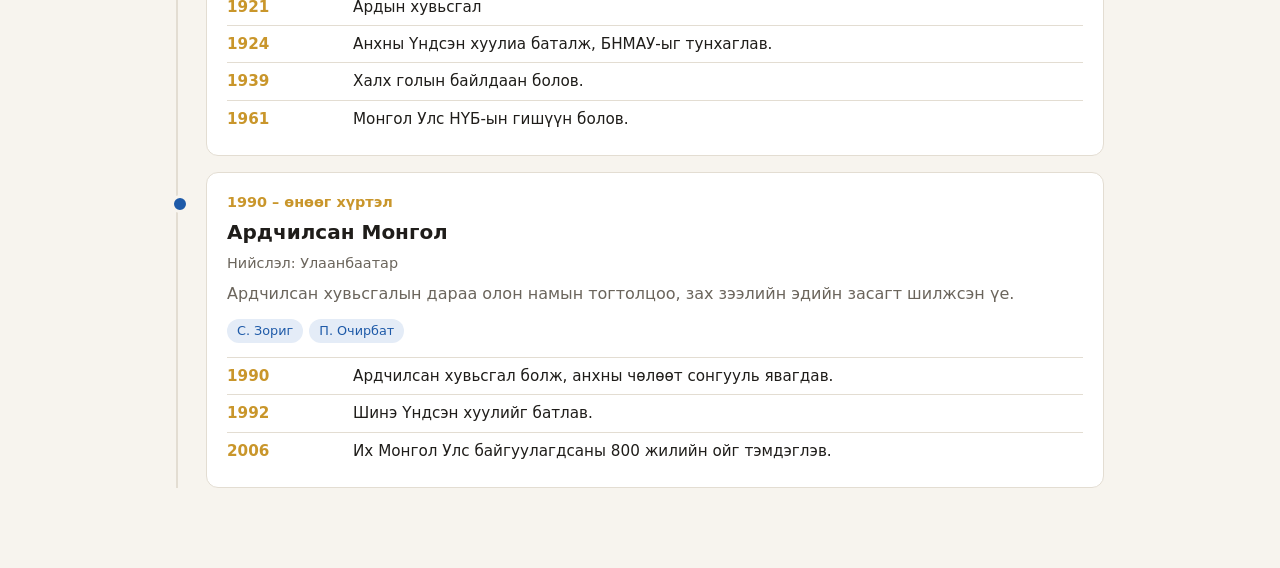
==== commit 2e5a7bb4: "Add a top navigation bar to every page Sticky bar with Цаг хугацаа / Газрын зураг links replaces the" ====
--- a/index.html
+++ b/index.html
@@ -7,13 +7,17 @@
   <link rel="stylesheet" href="style.css">
 </head>
 <body>
+  <nav class="topbar" aria-label="Үндсэн цэс">
+    <a class="brand" href="index.html">Монголын түүх</a>
+    <div class="topbar-links">
+      <a href="index.html" aria-current="page">Цаг хугацаа</a>
+      <a href="map.html">Газрын зураг</a>
+    </div>
+  </nav>
+
   <header class="site-header">
     <h1>Монголын түүх</h1>
     <p class="lede">Чулуун зэвсгийн үеэс өнөөг хүртэлх үе шатууд</p>
-    <nav class="site-nav" aria-label="Хуудас">
-      <a href="index.html" aria-current="page">Он цагийн хэлхээс</a>
-      <a href="map.html">Газрын зураг</a>
-    </nav>
   </header>
 
   <main>
--- a/style.css
+++ b/style.css
@@ -85,7 +85,7 @@
   background: var(--surface);
   border: 1px solid var(--border);
   border-radius: var(--radius);
-  scroll-margin-top: 16px;
+  scroll-margin-top: 68px; /* clears the sticky top bar */
 }
 .era:last-child { margin-bottom: 0; }
 .era::before {
@@ -125,19 +125,42 @@
   font-size: 0.95rem;
 }
 .events .y { color: var(--gold); font-weight: 600; white-space: nowrap; }
+.events li > span:last-child { min-width: 0; overflow-wrap: anywhere; } /* long words like "Арванхоёрдугаар" on narrow phones */
 
 mark { background: var(--gold); color: #1f1d1a; border-radius: 3px; padding: 0 2px; }
 
-/* Links between the timeline and map pages */
-.site-nav { display: flex; justify-content: center; gap: 8px; margin-top: 16px; flex-wrap: wrap; }
-.site-nav a {
-  padding: 6px 14px;
-  color: var(--accent);
+/* Top navigation bar, shared by every page */
+.topbar {
+  position: sticky;
+  top: 0;
+  z-index: 10;
+  display: flex;
+  align-items: center;
+  justify-content: space-between;
+  gap: 12px;
+  padding: 0 16px;
+  min-height: 52px;
+  background: var(--surface);
+  border-bottom: 1px solid var(--border);
+}
+.brand { font-weight: 700; color: var(--text); text-decoration: none; white-space: nowrap; }
+.topbar-links { display: flex; gap: 4px; }
+.topbar-links a {
+  padding: 6px 12px;
+  color: var(--muted);
   text-decoration: none;
-  border: 1px solid var(--border);
+  white-space: nowrap;
   border-radius: 999px;
 }
-.site-nav a[aria-current="page"] { background: var(--accent); border-color: var(--accent); color: var(--surface); }
+.topbar-links a:hover { color: var(--text); background: var(--accent-soft); }
+.topbar-links a[aria-current="page"] { color: var(--accent); background: var(--accent-soft); font-weight: 600; }
+.topbar a:focus-visible { outline: 2px solid var(--accent); outline-offset: 2px; }
+
+/* On narrow phones the page title already says the site name */
+@media (max-width: 420px) {
+  .brand { display: none; }
+  .topbar { justify-content: center; }
+}
 
 /* Map page */
 .notice {
@@ -160,6 +183,7 @@
   border: 1px solid var(--border);
   border-radius: var(--radius);
   background: var(--sea);
+  isolation: isolate; /* keeps Leaflet's z-indexes from rising above the top bar */
 }
 
 .land { fill: var(--land); }
